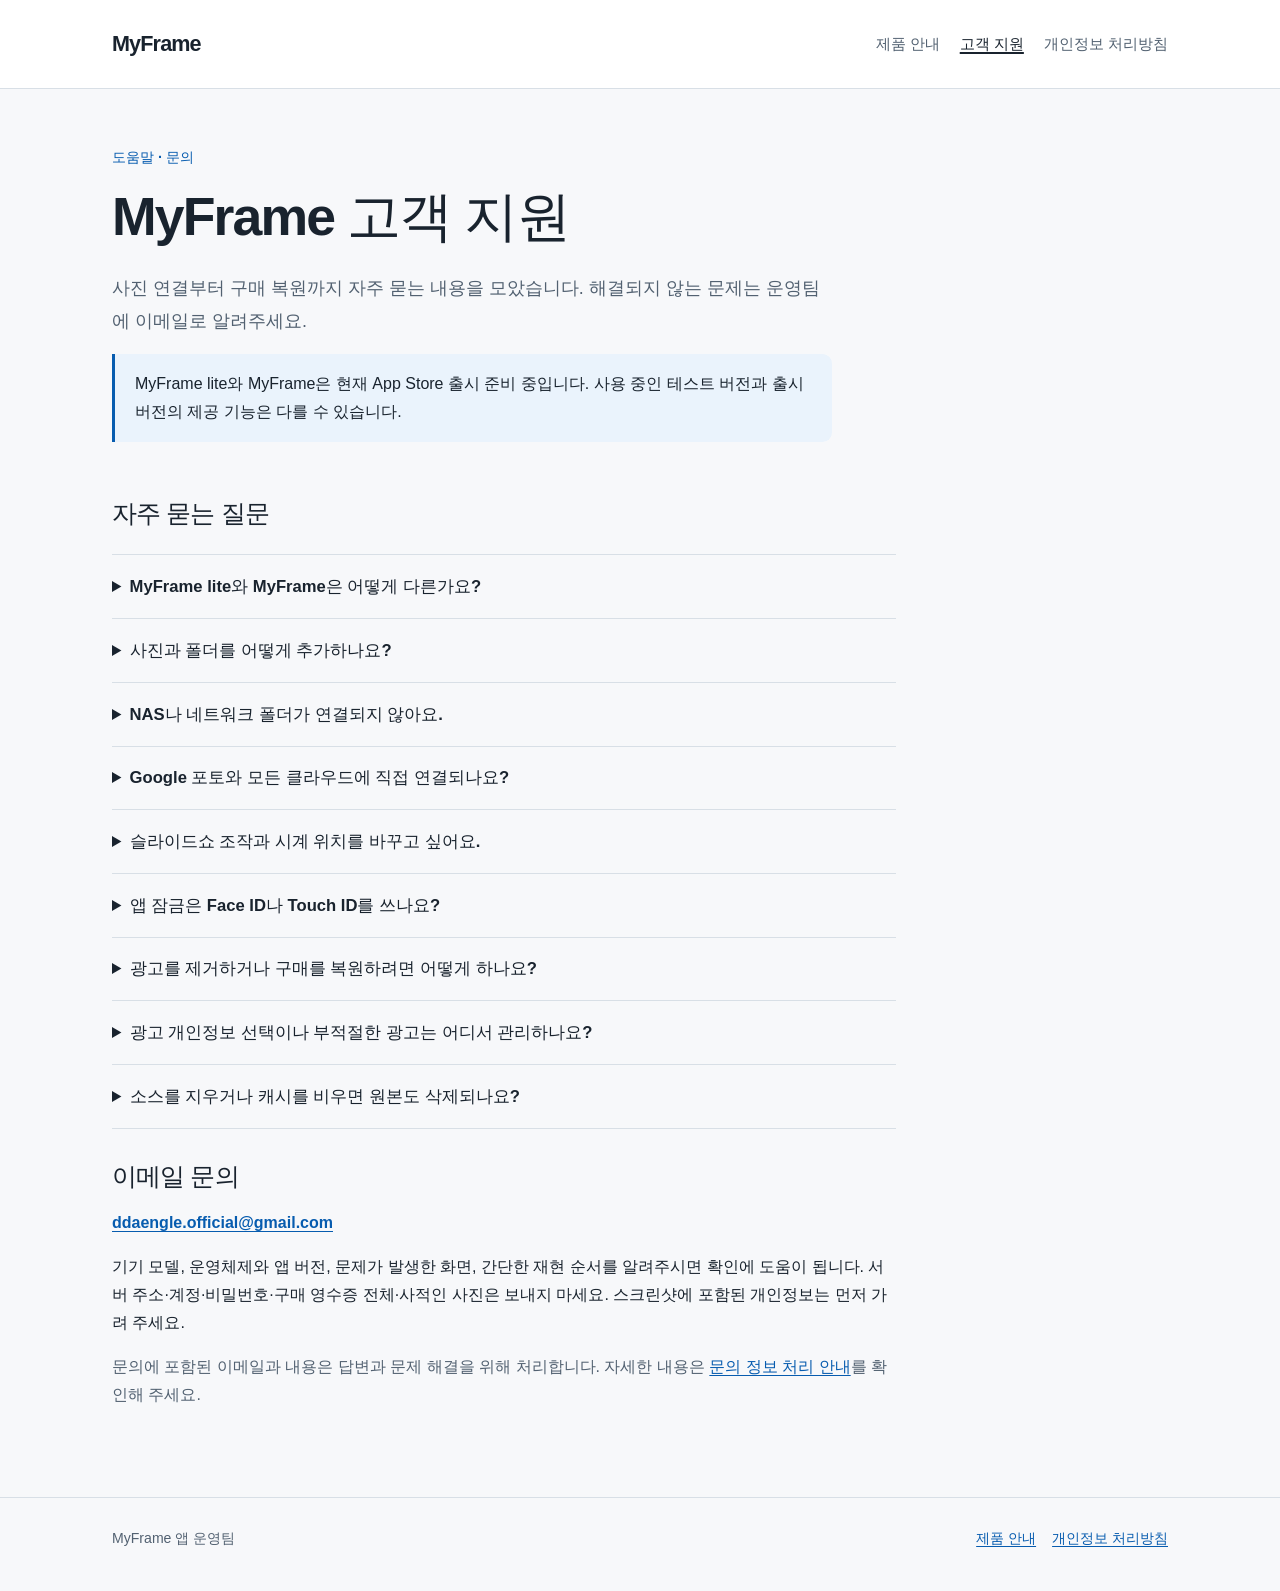
==== support.html @ 5ebeb4bc "Make MyFrame support and privacy information publicly accessible Publish the reviewed static product" ====
<!doctype html>
<html lang="ko">
<head>
  <meta charset="utf-8">
  <meta name="viewport" content="width=device-width, initial-scale=1">
  <meta name="color-scheme" content="light dark">
  <meta name="description" content="MyFrame과 MyFrame lite의 사진 연결, 슬라이드쇼, 앱 잠금, 광고 제거 및 구매 복원 도움말입니다.">
  <title>고객 지원 · MyFrame</title>
  <link rel="stylesheet" href="styles.css">
</head>
<body>
  <a class="skip-link" href="#main">본문으로 이동</a>
  <header class="site-header">
    <div class="wrap header-inner">
      <a class="wordmark" href="index.html" aria-label="MyFrame 홈">MyFrame</a>
      <nav aria-label="주 메뉴">
        <a href="index.html">제품 안내</a>
        <a href="support.html" aria-current="page">고객 지원</a>
        <a href="privacy.html">개인정보 처리방침</a>
      </nav>
    </div>
  </header>
  <main id="main" class="wrap">
    <div class="hero">
      <p class="eyebrow">도움말 · 문의</p>
      <h1>MyFrame 고객 지원</h1>
      <p class="lead">사진 연결부터 구매 복원까지 자주 묻는 내용을 모았습니다. 해결되지 않는 문제는 운영팀에 이메일로 알려주세요.</p>
      <p class="notice">MyFrame lite와 MyFrame은 현재 App Store 출시 준비 중입니다. 사용 중인 테스트 버전과 출시 버전의 제공 기능은 다를 수 있습니다.</p>
    </div>

    <section class="article" aria-labelledby="faq-title">
      <h2 id="faq-title">자주 묻는 질문</h2>
      <div class="faq">
        <details>
          <summary>MyFrame lite와 MyFrame은 어떻게 다른가요?</summary>
          <p>MyFrame lite는 iPhone·iPad용 무료 앱으로, 배너 광고와 일회성 광고 제거 인앱 구매를 제공합니다. MyFrame은 Mac·Apple TV용으로 준비하는 광고 없는 별도 유료 다운로드 앱입니다.</p>
          <p>Lite의 광고 제거는 MyFrame의 다운로드 구매와 공유되지 않습니다. 구매 전 앱 이름과 지원 기기를 확인해 주세요. 최종 판매 여부와 가격은 App Store에 표시되는 내용을 따릅니다.</p>
        </details>
        <details>
          <summary>사진과 폴더를 어떻게 추가하나요?</summary>
          <p>사진 소스 화면에서 소스를 추가하고, 해당 기기에서 제공하는 사진 앨범이나 폴더를 선택하세요. Apple 사진은 허용한 사진 범위만 표시됩니다. 설정 앱에서 사진 접근 권한을 확인할 수 있습니다.</p>
          <p>iCloud Drive 등 클라우드 폴더는 시스템 파일 선택기와 설치한 파일 공급자가 지원하는 범위에서 선택합니다. 온라인 전용 파일을 감상하려면 먼저 다운로드가 필요할 수 있습니다. 지원 소스와 파일 선택 기능은 기기에 따라 다릅니다.</p>
        </details>
        <details>
          <summary>NAS나 네트워크 폴더가 연결되지 않아요.</summary>
          <ol>
            <li>기기가 서버에 접근할 수 있는 네트워크에 연결되어 있는지 확인하세요. 로컬 네트워크 접근 권한과 서버 방화벽도 확인합니다.</li>
            <li>서버 주소·프로토콜·포트·공유 이름과 계정의 폴더 읽기 권한을 확인하세요.</li>
            <li>소스 추가·수정 화면의 연결 테스트를 실행하고 표시되는 원인을 확인하세요. 인증 실패는 계정·비밀번호·권한을, 무응답은 주소·포트·서버 상태를 먼저 확인합니다.</li>
            <li>SMB 서버가 앱에서 요구하는 암호화·서명을 지원하는지 확인하세요. 보안 설정을 변경하기 전 서버 관리자에게 문의해 주세요.</li>
          </ol>
          <p>자동 탐색은 현재 로컬 네트워크에서 자신을 알리는 서비스만 찾으므로 모든 NAS가 나타나지는 않습니다. 표시되지 않는 서버도 주소를 직접 입력할 수 있습니다. 같은 서버에서 다른 폴더를 추가할 때는 저장된 연결을 이용할 수 있습니다.</p>
          <p>직접 SMB·WebDAV 연결에는 Mac 중계가 필요하지 않습니다. SFTP와 Mac 로컬 폴더를 위한 중계는 선택적인 별도 연결 방식입니다.</p>
        </details>
        <details>
          <summary>Google 포토와 모든 클라우드에 직접 연결되나요?</summary>
          <p>현재 Google 포토 직접 연결은 제공하지 않습니다. 클라우드 폴더는 운영체제와 파일 공급자가 허용하는 범위에서 이용합니다. 모든 서비스가 모든 기기에서 같은 방식으로 연결되는 것은 아닙니다.</p>
        </details>
        <details>
          <summary>슬라이드쇼 조작과 시계 위치를 바꾸고 싶어요.</summary>
          <p>iPhone·iPad에서는 좌우로 쓸어 사진을 넘기고, 화면을 탭해 조작부를 표시하거나 숨길 수 있습니다. 아래로 쓸면 슬라이드쇼를 나갑니다. Apple TV에서는 시스템 포커스와 리모컨을 사용하며 뒤로 버튼으로 재생 화면을 나갈 수 있습니다.</p>
          <p>설정에서 전환 간격·효과·화면 맞춤과 정보 영역의 상단·하단 위치를 선택하세요. 시계와 사진 정보는 사진 밖 별도 영역에 표시하며, 정보 위치를 조금씩 옮기는 기능을 제공합니다. 디스플레이의 잔상·번인을 완전히 방지하는 기능은 아닙니다.</p>
        </details>
        <details>
          <summary>앱 잠금은 Face ID나 Touch ID를 쓰나요?</summary>
          <p>지원하는 iPhone·iPad·Mac에서는 Face ID, Touch ID 또는 운영체제에서 허용하는 기기 암호·Mac 로그인 암호를 사용합니다. Apple TV는 앱 PIN을 사용합니다. 인증 방식의 사용 가능 여부는 기기와 운영체제 설정에 따라 달라집니다.</p>
          <p>앱은 얼굴이나 지문 원본을 받지 않습니다. 앱 잠금은 사진 파일의 독립 암호화나 NAS의 계정·권한 관리를 대신하지 않습니다. PIN이나 기기 암호를 지원 이메일로 보내지 마세요.</p>
        </details>
        <details>
          <summary>광고를 제거하거나 구매를 복원하려면 어떻게 하나요?</summary>
          <p>MyFrame lite의 설정에서 광고 제거 상품과 Apple이 제공하는 현지 가격을 확인하고 구매할 수 있습니다. 구독이 아닌 일회성 구매입니다. 상품을 불러오지 못하면 인터넷 연결과 App Store 계정을 확인한 뒤 다시 시도하세요.</p>
          <p>이전에 구매했다면 같은 Apple 계정으로 App Store에 로그인하고 설정의 구매 복원을 사용하세요. 복원 자체는 새 구매를 청구하지 않습니다. 승인 대기 중인 구매는 승인 후 적용되며, 환불이나 구매 철회가 반영되면 광고가 다시 표시될 수 있습니다.</p>
          <p>결제·환불은 Apple이 처리합니다. <a href="https://reportaproblem.apple.com/">Apple의 구입 항목 및 환불 지원</a>에서 확인할 수 있습니다. 광고 제거 구매는 별도 유료 앱 MyFrame을 제공하지 않습니다.</p>
        </details>
        <details>
          <summary>광고 개인정보 선택이나 부적절한 광고는 어디서 관리하나요?</summary>
          <p>MyFrame lite는 필요한 경우 Google의 동의 화면을 표시합니다. 선택을 다시 할 필요가 있는 지역·상태에서는 설정의 광고 개인정보 선택으로 들어갈 수 있습니다. 앱은 ATT 추적 허가를 요청하지 않으며 비개인화 광고를 요청합니다. 이것이 광고 SDK의 모든 데이터 수집이 없다는 뜻은 아닙니다.</p>
          <p>부적절한 광고는 광고 영역에서 제공하는 신고 진입을 이용하세요. 추가 문의가 필요하면 비밀 정보가 보이지 않도록 가린 화면과 발생 시각을 이메일로 보내주세요. <a href="privacy.html#advertising">광고 데이터 처리 안내</a>도 확인할 수 있습니다.</p>
        </details>
        <details>
          <summary>소스를 지우거나 캐시를 비우면 원본도 삭제되나요?</summary>
          <p>원본 사진은 삭제하지 않습니다. 캐시 비우기는 다시 내려받을 수 있는 감상용 캐시를 지웁니다. 소스 삭제는 해당 소스의 앱 내 색인과 연결 자격 증명을 제거하며 외부 원본은 유지합니다.</p>
          <p>사진 숨기기는 감상 목록에서 제외하는 기능으로, 원본이나 캐시의 즉시 물리 삭제가 아닙니다. 앱을 삭제하기 전에 필요 없는 소스를 먼저 제거하세요. 운영체제에 따라 Keychain 항목이 앱 삭제 후에도 남을 수 있습니다.</p>
        </details>
      </div>
    </section>

    <section class="section article contact" aria-labelledby="email-title">
      <h2 id="email-title">이메일 문의</h2>
      <p><a href="mailto:ddaengle.official@gmail.com">ddaengle.official@gmail.com</a></p>
      <p>기기 모델, 운영체제와 앱 버전, 문제가 발생한 화면, 간단한 재현 순서를 알려주시면 확인에 도움이 됩니다. 서버 주소·계정·비밀번호·구매 영수증 전체·사적인 사진은 보내지 마세요. 스크린샷에 포함된 개인정보는 먼저 가려 주세요.</p>
      <p class="muted">문의에 포함된 이메일과 내용은 답변과 문제 해결을 위해 처리합니다. 자세한 내용은 <a href="privacy.html#support">문의 정보 처리 안내</a>를 확인해 주세요.</p>
    </section>
  </main>
  <footer class="site-footer">
    <div class="wrap footer-inner">
      <span>MyFrame 앱 운영팀</span>
      <div class="footer-links"><a href="index.html">제품 안내</a><a href="privacy.html">개인정보 처리방침</a></div>
    </div>
  </footer>
</body>
</html>
---- styles.css ----
:root {
  color-scheme: light dark;
  --background: #f7f8fa;
  --surface: #ffffff;
  --text: #19232e;
  --muted: #526171;
  --line: #d8dfe6;
  --accent: #075caf;
  --soft: #eaf3fc;
  --focus: #005fcc;
  font-family: -apple-system, BlinkMacSystemFont, "Apple SD Gothic Neo", "Noto Sans KR", sans-serif;
  font-synthesis: none;
}

* { box-sizing: border-box; }
html { scroll-padding-top: 1.5rem; }
body { margin: 0; background: var(--background); color: var(--text); line-height: 1.75; }
a { color: var(--accent); text-underline-offset: .2em; overflow-wrap: anywhere; }
a:hover { text-decoration-thickness: 2px; }
a:focus-visible, summary:focus-visible { outline: 3px solid var(--focus); outline-offset: 5px; border-radius: 3px; }
.skip-link { position: absolute; left: 1rem; top: -8rem; z-index: 1; padding: .75rem 1rem; background: var(--surface); }
.skip-link:focus { top: 1rem; }
.wrap { width: min(100% - 3rem, 66rem); margin-inline: auto; }
.site-header { border-bottom: 1px solid var(--line); background: var(--surface); }
.header-inner { min-height: 5.5rem; display: flex; justify-content: space-between; align-items: center; gap: 1rem; padding-block: 1rem; }
.wordmark { color: var(--text); font-size: 1.35rem; font-weight: 750; letter-spacing: -.04em; text-decoration: none; }
nav { display: flex; flex-wrap: wrap; gap: .2rem 1.25rem; }
nav a { padding-block: .45rem; color: var(--muted); text-decoration: none; font-size: .93rem; }
nav a[aria-current="page"] { color: var(--text); text-decoration: underline; text-decoration-thickness: 2px; }
main { padding-block: 3.5rem 4.5rem; }
.hero { max-width: 45rem; padding-bottom: 2.5rem; }
.eyebrow { color: var(--accent); font-size: .9rem; font-weight: 650; margin: 0 0 .75rem; }
h1, h2, h3 { line-height: 1.3; letter-spacing: -.035em; overflow-wrap: anywhere; }
h1 { font-size: clamp(2rem, 5vw, 3.35rem); margin: 0 0 1.25rem; font-weight: 750; }
h2 { font-size: 1.55rem; margin: 0 0 1rem; }
h3 { font-size: 1.15rem; margin: 0 0 .6rem; }
p { margin: 0 0 1rem; }
.lead { color: var(--muted); font-size: 1.12rem; line-height: 1.85; }
.muted, .meta { color: var(--muted); }
.meta { font-size: .9rem; }
.notice { padding: 1rem 1.25rem; border-left: 3px solid var(--accent); background: var(--soft); border-radius: 0 .6rem .6rem 0; }
.section { margin-top: 3rem; }
.grid { display: grid; grid-template-columns: repeat(3, minmax(0, 1fr)); gap: 1rem; }
.editions { grid-template-columns: repeat(2, minmax(0, 1fr)); }
.card { background: var(--surface); border: 1px solid var(--line); border-radius: .9rem; padding: 1.5rem; }
.card p:last-child, .notice p:last-child { margin-bottom: 0; }
.tag { display: inline-block; font-size: .8rem; color: var(--accent); background: var(--soft); padding: .2rem .65rem; border-radius: 1rem; margin-bottom: .85rem; }
.contact { margin-top: 2rem; }
.contact a { font-weight: 650; }
.article { max-width: 49rem; }
.article > section { margin-top: 2.5rem; }
.article ul, .article ol { padding-left: 1.4rem; }
.article li { margin-block: .45rem; }
.toc { padding: 1.3rem 1.5rem; background: var(--surface); border: 1px solid var(--line); border-radius: .9rem; }
.toc h2 { font-size: 1.1rem; margin-bottom: .6rem; }
.toc ul { margin-block: 0; }
.faq { margin-top: 1.5rem; border-top: 1px solid var(--line); }
details { border-bottom: 1px solid var(--line); padding: 1.05rem 0; }
summary { cursor: pointer; font-size: 1.04rem; font-weight: 650; padding-right: .75rem; }
details[open] summary { margin-bottom: .9rem; }
details p, details ul, details ol { color: var(--muted); }
details p:last-child { margin-bottom: .2rem; }
.site-footer { border-top: 1px solid var(--line); color: var(--muted); font-size: .88rem; padding-block: 1.75rem 2.5rem; }
.footer-inner { display: flex; justify-content: space-between; gap: 1.25rem; flex-wrap: wrap; }
.footer-links { display: flex; gap: 1rem; flex-wrap: wrap; }

@media (prefers-color-scheme: dark) {
  :root {
    --background: #111820;
    --surface: #19232e;
    --text: #f0f4f8;
    --muted: #b8c5d3;
    --line: #3a4a5b;
    --accent: #8dc7ff;
    --soft: #20384f;
    --focus: #9bcfff;
  }
}

@media (max-width: 42rem) {
  .wrap { width: min(100% - 2rem, 66rem); }
  .header-inner { align-items: flex-start; flex-direction: column; gap: .25rem; padding-block: 1rem .7rem; }
  nav { gap: .1rem 1rem; }
  main { padding-block: 2.5rem 3.5rem; }
  .hero { padding-bottom: 1.5rem; }
  .grid, .editions { grid-template-columns: 1fr; }
  .card { padding: 1.25rem; }
  .section { margin-top: 2.5rem; }
  .lead { font-size: 1.04rem; }
}

@media (forced-colors: active) {
  .card, .toc, .notice { border: 1px solid CanvasText; }
  .tag { border: 1px solid CanvasText; }
}

@media print {
  :root { color-scheme: light; --background: #fff; --surface: #fff; --text: #000; --muted: #333; --line: #aaa; --accent: #000; --soft: #fff; }
  .wrap { width: 100%; }
  .skip-link, nav { display: none; }
  main { padding-block: 1rem; }
  .card, .toc { break-inside: avoid; }
}
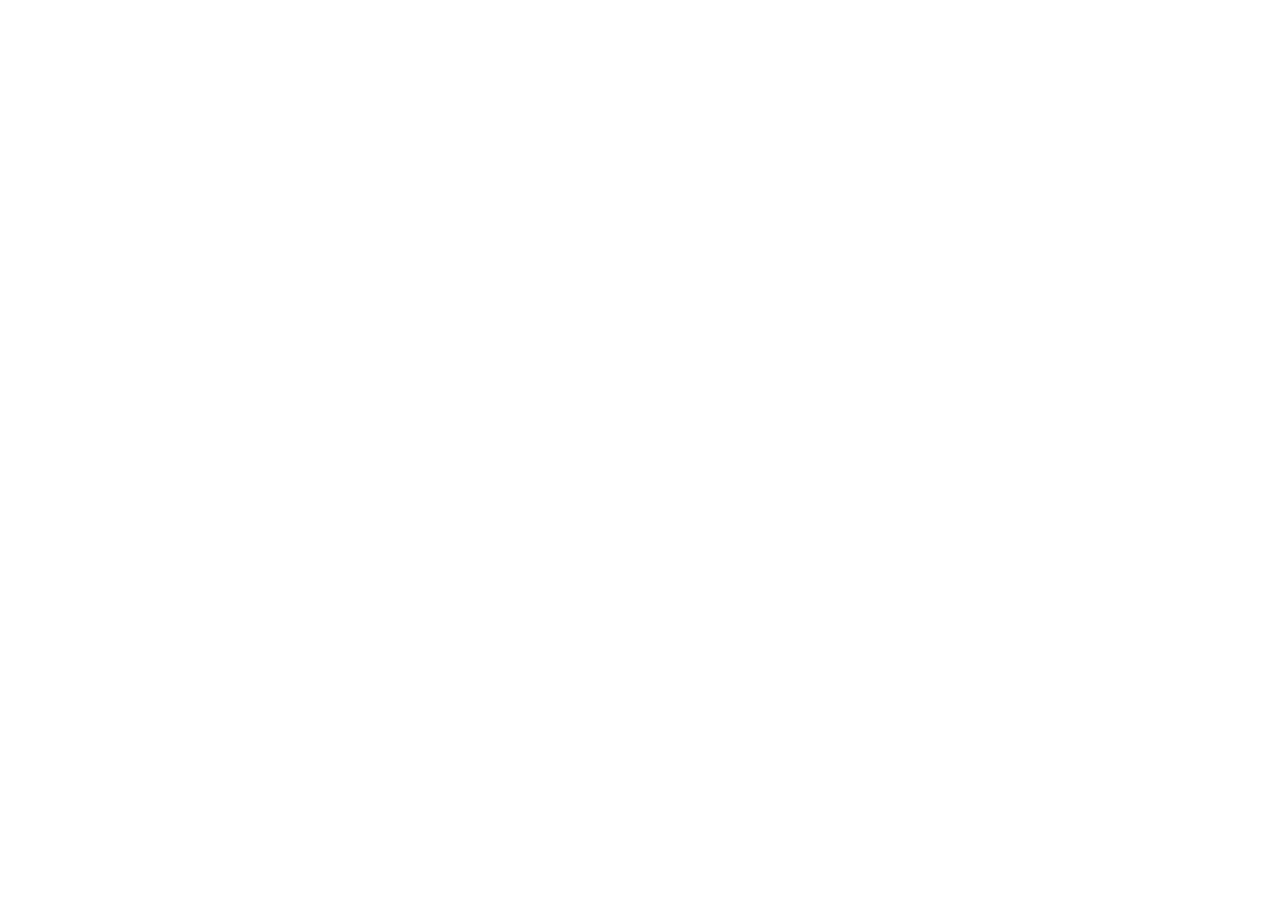
==== commit 1e9cd06c: "Keep saved support links working after the branded site migration The new organization Pages routes " ====
--- a/support.html
+++ b/support.html
@@ -6,6 +6,8 @@
   <meta name="color-scheme" content="light dark">
   <meta name="description" content="MyFrame과 MyFrame lite의 사진 연결, 슬라이드쇼, 앱 잠금, 광고 제거 및 구매 복원 도움말입니다.">
   <title>고객 지원 · MyFrame</title>
+  <link rel="canonical" href="https://ddaengle.github.io/myframe/support.html">
+  <meta http-equiv="refresh" content="0; url=https://ddaengle.github.io/myframe/support.html">
   <link rel="stylesheet" href="styles.css">
 </head>
 <body>
@@ -20,6 +22,7 @@
       </nav>
     </div>
   </header>
+  <div class="wrap notice"><p>MyFrame 고객 지원의 주소가 변경되었습니다. 자동으로 이동하지 않으면 <a href="https://ddaengle.github.io/myframe/support.html">새 고객 지원 페이지를 열어 주세요.</a></p></div>
   <main id="main" class="wrap">
     <div class="hero">
       <p class="eyebrow">도움말 · 문의</p>
